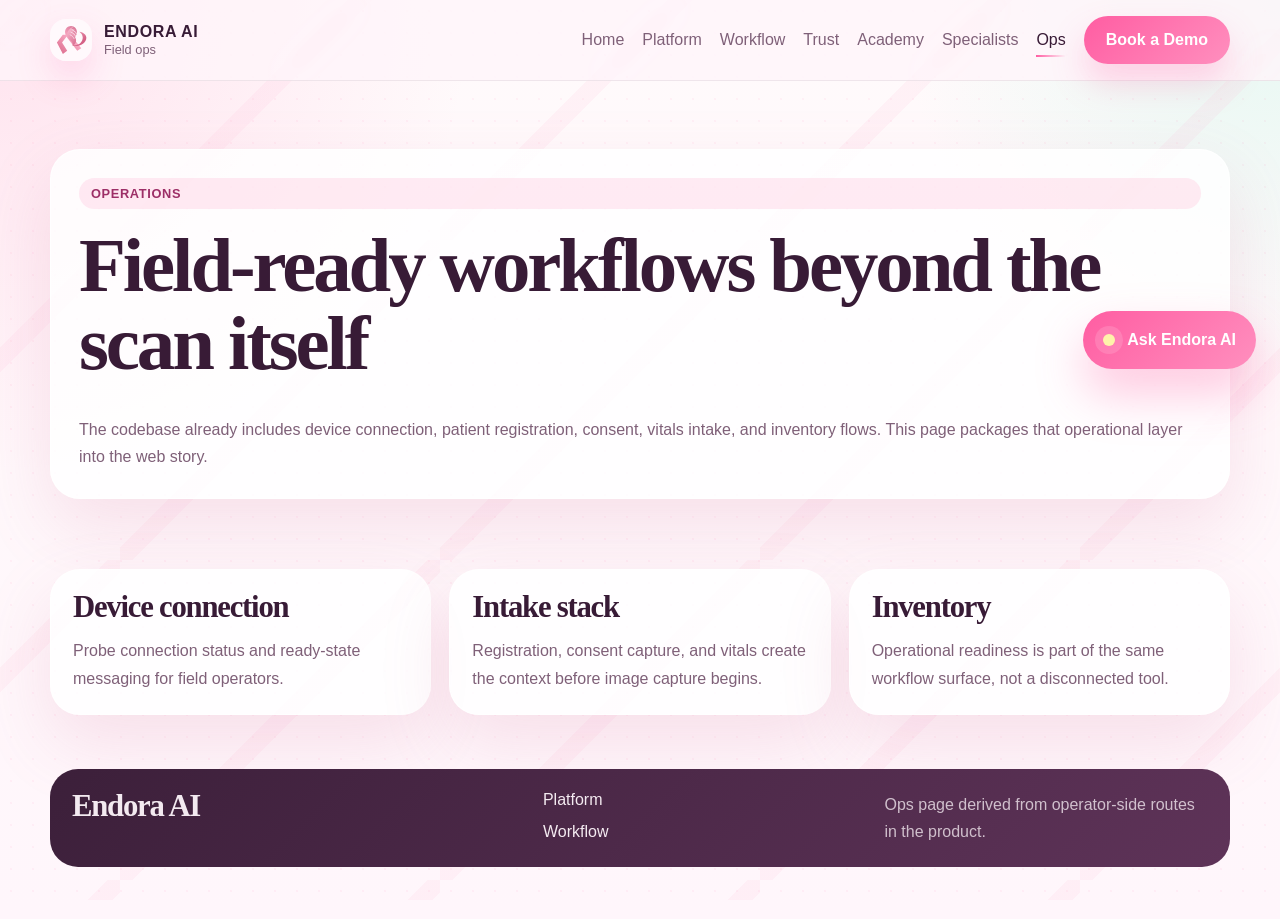
==== patents.html @ 6591b610 "first commit" ====
<!doctype html>
<html lang="en">
  <head>
    <meta charset="UTF-8" />
    <meta name="viewport" content="width=device-width, initial-scale=1.0" />
    <title>Endora AI Ops</title>
    <link rel="stylesheet" href="./styles.css" />
  </head>
  <body>
    <div class="page-shell">
      <header class="site-header">
        <div class="header-inner">
          <a class="brand" href="./index.html"><img src="./assets/endora-awareness-logo.svg" alt="Endora AI logo" /><span class="brand-copy"><strong>Endora AI</strong><span>Field ops</span></span></a>
          <button class="nav-toggle" data-nav-toggle aria-expanded="false" aria-label="Toggle navigation">Menu</button>
          <nav class="site-nav" data-site-nav>
            <a href="./index.html">Home</a>
            <a href="./team.html">Platform</a>
            <a href="./publications.html">Workflow</a>
            <a href="./security.html">Trust</a>
            <a href="./privacy-policy.html">Academy</a>
            <a href="./website-terms-of-use.html">Specialists</a>
            <a href="./patents.html" aria-current="page">Ops</a>
            <a class="cta" href="./product-regulatory-information.html">Book a Demo</a>
          </nav>
        </div>
      </header>

      <main>
        <section class="hero page-hero">
          <div class="section">
            <div class="hero-card">
              <div class="stack">
                <div class="eyebrow">Operations</div>
                <h1>Field-ready workflows beyond the scan itself</h1>
                <p>The codebase already includes device connection, patient registration, consent, vitals intake, and inventory flows. This page packages that operational layer into the web story.</p>
              </div>
            </div>
          </div>
        </section>

        <section class="section">
          <div class="section-grid three-up">
            <article class="feature-card"><h3>Device connection</h3><p>Probe connection status and ready-state messaging for field operators.</p></article>
            <article class="feature-card"><h3>Intake stack</h3><p>Registration, consent capture, and vitals create the context before image capture begins.</p></article>
            <article class="feature-card"><h3>Inventory</h3><p>Operational readiness is part of the same workflow surface, not a disconnected tool.</p></article>
          </div>
        </section>
      </main>

      <footer class="footer"><div class="footer-inner"><div class="footer-grid"><div><h3>Endora AI</h3></div><div class="footer-links"><a href="./team.html">Platform</a><a href="./publications.html">Workflow</a></div><div><p class="fine-print">Ops page derived from operator-side routes in the product.</p></div></div></div></footer>
    </div>
    <script src="./app.js"></script>
  </body>
</html>
---- styles.css ----
:root {
  --bg: #fff6fb;
  --bg-alt: #ffe5f1;
  --surface: rgba(255, 255, 255, 0.82);
  --surface-strong: #ffffff;
  --ink: #381b36;
  --muted: #7f6078;
  --pink: #ff8fbe;
  --pink-strong: #ff5da2;
  --pink-soft: #ffd6e9;
  --rose: #ffb3d1;
  --peach: #ffd8c9;
  --mint: #d6f7ec;
  --line: rgba(56, 27, 54, 0.12);
  --shadow: 0 28px 70px rgba(203, 98, 145, 0.16);
  --radius: 30px;
}

* {
  box-sizing: border-box;
}

html {
  scroll-behavior: smooth;
}

body {
  margin: 0;
  color: var(--ink);
  font-family: "Trebuchet MS", "Avenir Next", sans-serif;
  background:
    radial-gradient(circle at top left, rgba(255, 143, 190, 0.22), transparent 30%),
    radial-gradient(circle at top right, rgba(214, 247, 236, 0.6), transparent 24%),
    linear-gradient(180deg, #fffafb 0%, var(--bg) 100%);
  opacity: 0;
  animation: page-fade 0.7s ease forwards;
}

body::before {
  content: "";
  position: fixed;
  inset: 0;
  pointer-events: none;
  background-image:
    radial-gradient(circle, rgba(255, 93, 162, 0.1) 1px, transparent 1px),
    linear-gradient(135deg, transparent 0 48%, rgba(255, 179, 209, 0.22) 48% 52%, transparent 52% 100%);
  background-size: 22px 22px, 320px 320px;
  background-position: 0 0, right -120px top -80px;
  opacity: 0.55;
}

a {
  color: inherit;
  text-decoration: none;
}

img,
video {
  display: block;
  max-width: 100%;
}

.page-shell {
  position: relative;
  min-height: 100vh;
  overflow: hidden;
}

.shape {
  position: absolute;
  z-index: 0;
  pointer-events: none;
  opacity: 0.7;
  transition: transform 0.15s linear;
  will-change: transform;
}

.shape.one {
  top: 120px;
  left: -70px;
  width: 200px;
  height: 200px;
  border-radius: 38% 62% 70% 30% / 40% 43% 57% 60%;
  background: linear-gradient(135deg, var(--pink-soft), var(--peach));
}

.shape.two {
  top: 540px;
  right: -50px;
  width: 180px;
  height: 180px;
  border-radius: 28px;
  background: repeating-linear-gradient(
    -45deg,
    rgba(255, 93, 162, 0.2),
    rgba(255, 93, 162, 0.2) 10px,
    rgba(214, 247, 236, 0.35) 10px,
    rgba(214, 247, 236, 0.35) 20px
  );
  transform: rotate(18deg);
}

.shape.three {
  bottom: 180px;
  left: 4%;
  width: 90px;
  height: 90px;
  background: var(--mint);
  clip-path: polygon(50% 0%, 100% 50%, 50% 100%, 0% 50%);
}

.site-header {
  position: sticky;
  top: 0;
  z-index: 50;
  backdrop-filter: blur(16px);
  background: rgba(255, 246, 251, 0.8);
  border-bottom: 1px solid rgba(56, 27, 54, 0.08);
  transition: background 0.24s ease, border-color 0.24s ease, box-shadow 0.24s ease;
}

.site-header.is-scrolled {
  background: rgba(255, 250, 252, 0.94);
  border-bottom-color: rgba(56, 27, 54, 0.12);
  box-shadow: 0 18px 44px rgba(170, 90, 133, 0.1);
}

.header-inner,
.section,
.footer-inner {
  position: relative;
  z-index: 1;
  width: min(1180px, calc(100vw - 32px));
  margin: 0 auto;
}

.header-inner {
  display: flex;
  align-items: center;
  justify-content: space-between;
  gap: 18px;
  padding: 16px 0;
}

.brand {
  display: inline-flex;
  align-items: center;
  gap: 12px;
}

.brand img {
  width: 42px;
  height: 42px;
  border-radius: 16px;
  box-shadow: 0 16px 34px rgba(255, 93, 162, 0.22);
  transition: transform 0.35s ease, box-shadow 0.35s ease;
}

.brand-copy {
  display: grid;
  gap: 2px;
}

.brand-copy strong {
  font-size: 1rem;
  line-height: 1;
  letter-spacing: 0.04em;
  text-transform: uppercase;
}

.brand-copy span {
  color: var(--muted);
  font-size: 0.8rem;
}

.nav-toggle {
  display: none;
  border: 0;
  background: transparent;
  color: var(--ink);
  font: inherit;
}

.site-nav {
  display: flex;
  align-items: center;
  gap: 18px;
  color: var(--muted);
}

.site-nav a:hover,
.site-nav a[aria-current="page"] {
  color: var(--ink);
}

.site-nav a {
  position: relative;
  transition: color 0.24s ease, transform 0.24s ease;
}

.site-nav a:not(.cta)::after {
  content: "";
  position: absolute;
  left: 0;
  bottom: -8px;
  width: 100%;
  height: 2px;
  transform: scaleX(0);
  transform-origin: left;
  background: linear-gradient(90deg, var(--pink-strong), transparent);
  transition: transform 0.24s ease;
}

.site-nav a:hover::after,
.site-nav a[aria-current="page"]::after {
  transform: scaleX(1);
}

.cta {
  display: inline-flex;
  align-items: center;
  justify-content: center;
  min-height: 48px;
  padding: 0 22px;
  border: 0;
  border-radius: 999px;
  background: linear-gradient(135deg, var(--pink-strong), var(--pink));
  color: #fff;
  font-weight: 700;
  box-shadow: 0 18px 34px rgba(255, 93, 162, 0.26);
  transition: transform 0.28s ease, box-shadow 0.28s ease, filter 0.28s ease;
}

.cta.secondary {
  background: rgba(255, 255, 255, 0.58);
  color: var(--ink);
  border: 1px solid var(--line);
  box-shadow: none;
}

.cta:hover {
  transform: translateY(-3px);
  box-shadow: 0 22px 42px rgba(255, 93, 162, 0.3);
  filter: saturate(1.04);
}

.hero,
.page-hero {
  padding: 46px 0 22px;
}

.hero-card,
.content-card,
.media-card,
.stat-card,
.feature-card,
.person-card,
.legal-card,
.quote-card {
  background: var(--surface);
  border: 1px solid rgba(255, 255, 255, 0.72);
  border-radius: var(--radius);
  box-shadow: var(--shadow);
  transition: transform 0.32s ease, box-shadow 0.32s ease, border-color 0.32s ease, background 0.32s ease;
}

.hero-card {
  display: grid;
  grid-template-columns: 1.08fr 0.92fr;
  gap: 22px;
  padding: 28px;
}

.page-hero .hero-card {
  grid-template-columns: 1fr;
}

.eyebrow,
.badge {
  display: inline-flex;
  align-items: center;
  gap: 10px;
  padding: 8px 12px;
  border-radius: 999px;
  background: rgba(255, 143, 190, 0.18);
  color: #9d2f67;
  font-size: 0.8rem;
  font-weight: 800;
  letter-spacing: 0.05em;
  text-transform: uppercase;
}

h1,
h2,
h3,
h4 {
  margin: 0 0 14px;
  font-family: Georgia, "Times New Roman", serif;
  line-height: 1.02;
  letter-spacing: -0.04em;
}

h1 {
  font-size: clamp(3rem, 6vw, 5.2rem);
}

h2 {
  font-size: clamp(2rem, 4vw, 3.4rem);
}

h3 {
  font-size: clamp(1.35rem, 2.4vw, 2rem);
}

p,
li,
.fine-print,
.meta {
  margin: 0;
  color: var(--muted);
  font-size: 1rem;
  line-height: 1.7;
}

code {
  padding: 2px 7px;
  border-radius: 999px;
  background: rgba(255, 143, 190, 0.16);
}

.hero-copy {
  display: grid;
  gap: 18px;
  align-content: start;
}

.hero-media {
  position: relative;
  min-height: 420px;
  overflow: hidden;
  border-radius: 26px;
  background: linear-gradient(180deg, rgba(56, 27, 54, 0.2), rgba(56, 27, 54, 0.38));
  isolation: isolate;
}

.hero-media video {
  position: absolute;
  inset: 0;
  width: 100%;
  height: 100%;
  object-fit: cover;
  transform: scale(1.06);
  transition: transform 0.8s ease;
}

.hero-overlay {
  position: absolute;
  inset: 0;
  background:
    radial-gradient(circle at 25% 20%, rgba(255, 214, 233, 0.5), transparent 20%),
    linear-gradient(180deg, rgba(56, 27, 54, 0.04), rgba(56, 27, 54, 0.42));
}

.hero-float {
  position: absolute;
  right: 18px;
  bottom: 18px;
  width: min(260px, 72%);
  padding: 16px;
  border-radius: 24px;
  background: rgba(255, 255, 255, 0.9);
  box-shadow: 0 18px 34px rgba(56, 27, 54, 0.12);
  animation: float-card 5.5s ease-in-out infinite;
}

.hero-float strong {
  display: block;
  margin-bottom: 8px;
}

.button-row {
  display: flex;
  flex-wrap: wrap;
  gap: 14px;
}

.section {
  padding: 22px 0 26px;
}

.section-header {
  display: flex;
  align-items: end;
  justify-content: space-between;
  gap: 20px;
  margin-bottom: 22px;
}

.section-grid {
  display: grid;
  gap: 18px;
}

.three-up {
  grid-template-columns: repeat(3, minmax(0, 1fr));
}

.two-up {
  grid-template-columns: repeat(2, minmax(0, 1fr));
}

.stack {
  display: grid;
  gap: 18px;
}

.feature-card,
.content-card,
.stat-card,
.person-card,
.legal-card,
.quote-card {
  padding: 22px;
}

.feature-card:hover,
.content-card:hover,
.stat-card:hover,
.person-card:hover,
.legal-card:hover,
.media-card:hover {
  transform: translateY(-6px);
  box-shadow: 0 30px 70px rgba(203, 98, 145, 0.22);
  border-color: rgba(255, 143, 190, 0.28);
}

.media-card {
  overflow: hidden;
}

.media-card img,
.media-card video {
  width: 100%;
  aspect-ratio: 16 / 10;
  object-fit: cover;
  transition: transform 0.7s ease, filter 0.5s ease;
}

.media-card:hover img,
.media-card:hover video {
  transform: scale(1.05);
  filter: saturate(1.06);
}

.media-copy {
  padding: 18px 20px 22px;
}

.stats {
  display: grid;
  grid-template-columns: repeat(4, minmax(0, 1fr));
  gap: 18px;
}

.stat-value {
  font-size: clamp(2rem, 4vw, 3.5rem);
  color: var(--ink);
}

.list {
  margin: 0;
  padding-left: 18px;
}

.list li + li {
  margin-top: 8px;
}

.mini-grid {
  display: grid;
  grid-template-columns: repeat(2, minmax(0, 1fr));
  gap: 18px;
}

.pill-row {
  display: flex;
  flex-wrap: wrap;
  gap: 10px;
}

.pill {
  padding: 8px 12px;
  border-radius: 999px;
  background: rgba(255, 255, 255, 0.7);
  border: 1px solid var(--line);
  color: var(--ink);
  font-size: 0.86rem;
  font-weight: 700;
  transition: transform 0.24s ease, background 0.24s ease, border-color 0.24s ease;
}

.pill:hover {
  transform: translateY(-2px);
  background: rgba(255, 255, 255, 0.95);
  border-color: rgba(255, 143, 190, 0.32);
}

.person-grid {
  display: grid;
  grid-template-columns: repeat(3, minmax(0, 1fr));
  gap: 18px;
}

.avatar-slot,
.avatar-slot img {
  width: 100%;
  aspect-ratio: 4 / 5;
  object-fit: cover;
}

.avatar-slot {
  overflow: hidden;
  border-radius: 22px;
  margin-bottom: 16px;
  background: linear-gradient(135deg, var(--pink-soft), var(--mint));
}

.person-card:hover .avatar-slot img,
.media-card:hover img {
  transform: scale(1.05);
}

.quote-card {
  background:
    linear-gradient(135deg, rgba(255, 93, 162, 0.94), rgba(255, 143, 190, 0.92)),
    repeating-linear-gradient(
      -45deg,
      rgba(255, 255, 255, 0.1),
      rgba(255, 255, 255, 0.1) 10px,
      transparent 10px,
      transparent 20px
    );
  color: white;
}

.quote-card p,
.quote-card .fine-print,
.quote-card li {
  color: rgba(255, 255, 255, 0.86);
}

.split-callout {
  display: grid;
  grid-template-columns: 1.1fr 0.9fr;
  gap: 18px;
}

.footer {
  padding: 28px 0 52px;
}

.marquee-shell {
  overflow: hidden;
  mask-image: linear-gradient(90deg, transparent, black 8%, black 92%, transparent);
}

.marquee-track {
  display: flex;
  width: max-content;
  gap: 18px;
  padding: 8px 0;
  animation: marquee-scroll 34s linear infinite;
}

.marquee-shell:hover .marquee-track {
  animation-play-state: paused;
}

.partner-tile {
  min-width: 230px;
  padding: 18px 20px;
  border-radius: 24px;
  background: rgba(255, 255, 255, 0.86);
  border: 1px solid rgba(255, 143, 190, 0.2);
  box-shadow: 0 18px 34px rgba(203, 98, 145, 0.12);
  transition: transform 0.28s ease, box-shadow 0.28s ease;
}

.partner-logo {
  width: 100%;
  height: 58px;
  margin-bottom: 14px;
  object-fit: contain;
  object-position: left center;
  filter: saturate(1.04);
}

.partner-tile:hover {
  transform: translateY(-4px);
  box-shadow: 0 24px 40px rgba(203, 98, 145, 0.18);
}

.partner-tile strong {
  display: block;
  margin-bottom: 6px;
  font-size: 1rem;
}

.partner-tile span {
  color: var(--muted);
  font-size: 0.9rem;
  line-height: 1.5;
}

.review-grid {
  display: grid;
  grid-template-columns: repeat(4, minmax(0, 1fr));
  gap: 18px;
}

.review-card {
  padding: 22px;
  border-radius: 26px;
  background: rgba(255, 255, 255, 0.88);
  border: 1px solid rgba(255, 143, 190, 0.2);
  box-shadow: 0 18px 34px rgba(203, 98, 145, 0.12);
  transition: transform 0.28s ease, box-shadow 0.28s ease;
}

.review-card:hover {
  transform: translateY(-5px);
  box-shadow: 0 24px 40px rgba(203, 98, 145, 0.18);
}

.review-head {
  display: flex;
  align-items: center;
  gap: 12px;
  margin-bottom: 14px;
}

.review-avatar {
  width: 52px;
  height: 52px;
  border-radius: 18px;
  display: grid;
  place-items: center;
  background: linear-gradient(135deg, var(--pink-soft), var(--mint));
  color: var(--ink);
  font-weight: 800;
}

.review-meta {
  display: grid;
  gap: 2px;
}

.review-meta strong {
  font-size: 0.98rem;
}

.review-stars {
  color: #ff7ab3;
  letter-spacing: 0.1em;
  font-size: 0.88rem;
}

.footer-inner {
  padding: 22px;
  border-radius: 28px;
  background:
    linear-gradient(135deg, rgba(56, 27, 54, 0.98), rgba(91, 47, 85, 0.98)),
    repeating-linear-gradient(
      45deg,
      rgba(255, 255, 255, 0.05),
      rgba(255, 255, 255, 0.05) 10px,
      transparent 10px,
      transparent 20px
    );
}

.footer-grid {
  display: grid;
  grid-template-columns: 1.4fr 1fr 1fr;
  gap: 18px;
}

.footer,
.footer h3,
.footer a,
.footer p {
  color: rgba(255, 248, 252, 0.94);
}

.footer p,
.footer .fine-print {
  color: rgba(255, 248, 252, 0.72);
}

.sr-only {
  position: absolute;
  width: 1px;
  height: 1px;
  padding: 0;
  margin: -1px;
  overflow: hidden;
  clip: rect(0, 0, 0, 0);
  white-space: nowrap;
  border: 0;
}

.footer-links {
  display: grid;
  gap: 10px;
}

.notice {
  padding: 16px 18px;
  border-radius: 20px;
  background: rgba(255, 214, 233, 0.5);
  border: 1px solid rgba(255, 143, 190, 0.2);
}

.reveal {
  opacity: 0;
  transform: translateY(36px) scale(0.985);
  transition:
    opacity 0.7s ease,
    transform 0.7s cubic-bezier(0.2, 0.8, 0.2, 1);
  transition-delay: var(--reveal-delay, 0s);
}

.reveal.is-visible {
  opacity: 1;
  transform: translateY(0) scale(1);
}

.hero-card:hover .hero-media video {
  transform: scale(1.1);
}

.chatbot-widget {
  position: fixed;
  right: 24px;
  bottom: 24px;
  z-index: 120;
  display: grid;
  justify-items: end;
  gap: 14px;
}

.chatbot-launcher {
  display: inline-flex;
  align-items: center;
  gap: 12px;
  min-height: 58px;
  padding: 0 20px;
  border: 0;
  border-radius: 999px;
  background: linear-gradient(135deg, #ff5da2, #ff8fbe);
  color: #fff;
  font: inherit;
  font-weight: 800;
  box-shadow: 0 24px 48px rgba(255, 93, 162, 0.34);
  cursor: pointer;
}

.chatbot-launcher-dot {
  width: 12px;
  height: 12px;
  border-radius: 999px;
  background: #fff3aa;
  box-shadow: 0 0 0 8px rgba(255, 255, 255, 0.14);
}

.chatbot-panel {
  width: min(390px, calc(100vw - 24px));
  max-height: min(78vh, 680px);
  display: grid;
  grid-template-rows: auto minmax(0, 1fr) auto auto;
  overflow: hidden;
  border: 1px solid rgba(255, 143, 190, 0.28);
  border-radius: 30px;
  background:
    linear-gradient(180deg, rgba(255, 255, 255, 0.97), rgba(255, 247, 251, 0.97));
  box-shadow: 0 30px 80px rgba(129, 60, 95, 0.2);
  opacity: 0;
  pointer-events: none;
  transform: translateY(18px) scale(0.96);
  transform-origin: bottom right;
  transition: opacity 0.24s ease, transform 0.24s ease;
}

.chatbot-widget.is-open .chatbot-panel {
  opacity: 1;
  pointer-events: auto;
  transform: translateY(0) scale(1);
}

.chatbot-head {
  display: flex;
  align-items: flex-start;
  justify-content: space-between;
  gap: 16px;
  padding: 20px 20px 14px;
  background:
    radial-gradient(circle at top right, rgba(214, 247, 236, 0.82), transparent 38%),
    linear-gradient(135deg, rgba(255, 93, 162, 0.18), rgba(255, 214, 233, 0.6));
  border-bottom: 1px solid rgba(56, 27, 54, 0.08);
}

.chatbot-head strong {
  display: block;
  margin-bottom: 6px;
  font-size: 1rem;
}

.chatbot-head p {
  font-size: 0.92rem;
  line-height: 1.5;
}

.chatbot-close {
  width: 40px;
  height: 40px;
  border: 0;
  border-radius: 14px;
  background: rgba(255, 255, 255, 0.78);
  color: var(--ink);
  font-size: 1.6rem;
  line-height: 1;
  cursor: pointer;
}

.chatbot-thread {
  min-height: 0;
  overflow: auto;
  display: grid;
  gap: 12px;
  padding: 18px 18px 12px;
}

.chatbot-message {
  display: flex;
}

.chatbot-message.user {
  justify-content: flex-end;
}

.chatbot-bubble {
  max-width: 85%;
  padding: 13px 15px;
  border-radius: 20px;
  box-shadow: 0 12px 28px rgba(141, 80, 109, 0.08);
  font-size: 0.96rem;
  line-height: 1.6;
}

.chatbot-message.bot .chatbot-bubble {
  background: rgba(255, 255, 255, 0.98);
  border: 1px solid rgba(255, 143, 190, 0.18);
}

.chatbot-message.user .chatbot-bubble {
  background: linear-gradient(135deg, rgba(255, 93, 162, 0.98), rgba(255, 143, 190, 0.94));
  color: #fff;
}

.chatbot-bubble a {
  color: #a03167;
  text-decoration: underline;
  text-decoration-thickness: 1px;
}

.chatbot-message.user .chatbot-bubble a {
  color: inherit;
}

.chatbot-suggestions {
  display: flex;
  flex-wrap: wrap;
  gap: 8px;
  padding: 0 18px 14px;
}

.chatbot-chip {
  border: 1px solid rgba(255, 143, 190, 0.2);
  border-radius: 999px;
  background: rgba(255, 255, 255, 0.92);
  color: var(--ink);
  padding: 10px 12px;
  font: inherit;
  font-size: 0.86rem;
  font-weight: 700;
  cursor: pointer;
  transition: transform 0.18s ease, border-color 0.18s ease, background 0.18s ease;
}

.chatbot-chip:hover {
  transform: translateY(-1px);
  border-color: rgba(255, 93, 162, 0.32);
  background: #fff;
}

.chatbot-form {
  display: grid;
  grid-template-columns: minmax(0, 1fr) auto;
  gap: 10px;
  padding: 0 18px 18px;
}

.chatbot-form input {
  min-width: 0;
  min-height: 48px;
  padding: 0 16px;
  border: 1px solid rgba(56, 27, 54, 0.12);
  border-radius: 16px;
  background: rgba(255, 255, 255, 0.92);
  color: var(--ink);
  font: inherit;
}

.chatbot-form input:focus {
  outline: 2px solid rgba(255, 93, 162, 0.24);
  border-color: rgba(255, 93, 162, 0.34);
}

.chatbot-form button {
  min-height: 48px;
  padding: 0 16px;
  border: 0;
  border-radius: 16px;
  background: linear-gradient(135deg, #ff5da2, #ff8fbe);
  color: #fff;
  font: inherit;
  font-weight: 800;
  cursor: pointer;
}

@keyframes page-fade {
  from {
    opacity: 0;
  }

  to {
    opacity: 1;
  }
}

@keyframes float-card {
  0%,
  100% {
    transform: translateY(0);
  }

  50% {
    transform: translateY(-8px);
  }
}

@keyframes marquee-scroll {
  from {
    transform: translateX(0);
  }

  to {
    transform: translateX(calc(-50% - 9px));
  }
}

@media (max-width: 980px) {
  .hero-card,
  .three-up,
  .two-up,
  .stats,
  .review-grid,
  .person-grid,
  .mini-grid,
  .split-callout,
  .footer-grid {
    grid-template-columns: 1fr;
  }

  .site-nav {
    position: absolute;
    top: 100%;
    right: 16px;
    left: 16px;
    display: none;
    flex-direction: column;
    align-items: flex-start;
    padding: 18px;
    background: rgba(255, 255, 255, 0.96);
    border-radius: 24px;
    box-shadow: var(--shadow);
  }

  .site-nav.open {
    display: flex;
  }

  .nav-toggle {
    display: inline-flex;
  }
}

@media (max-width: 640px) {
  .header-inner,
  .section,
  .footer-inner {
    width: min(100vw - 20px, 1180px);
  }

  .hero-card,
  .feature-card,
  .content-card,
  .stat-card,
  .person-card,
  .legal-card,
  .quote-card {
    padding: 18px;
  }

  .chatbot-widget {
    right: 10px;
    left: 10px;
    bottom: 10px;
    justify-items: stretch;
  }

  .chatbot-launcher {
    width: 100%;
    justify-content: center;
  }

  .chatbot-panel {
    width: 100%;
    max-height: min(72vh, 620px);
  }
}

@media (prefers-reduced-motion: reduce) {
  html {
    scroll-behavior: auto;
  }

  body {
    animation: none;
    opacity: 1;
  }

  *,
  *::before,
  *::after {
    transition-duration: 0.01ms !important;
    animation-duration: 0.01ms !important;
    animation-iteration-count: 1 !important;
  }

  .reveal {
    opacity: 1;
    transform: none;
  }

  .marquee-track {
    animation: none;
  }

  .chatbot-panel {
    transition: none;
  }
}
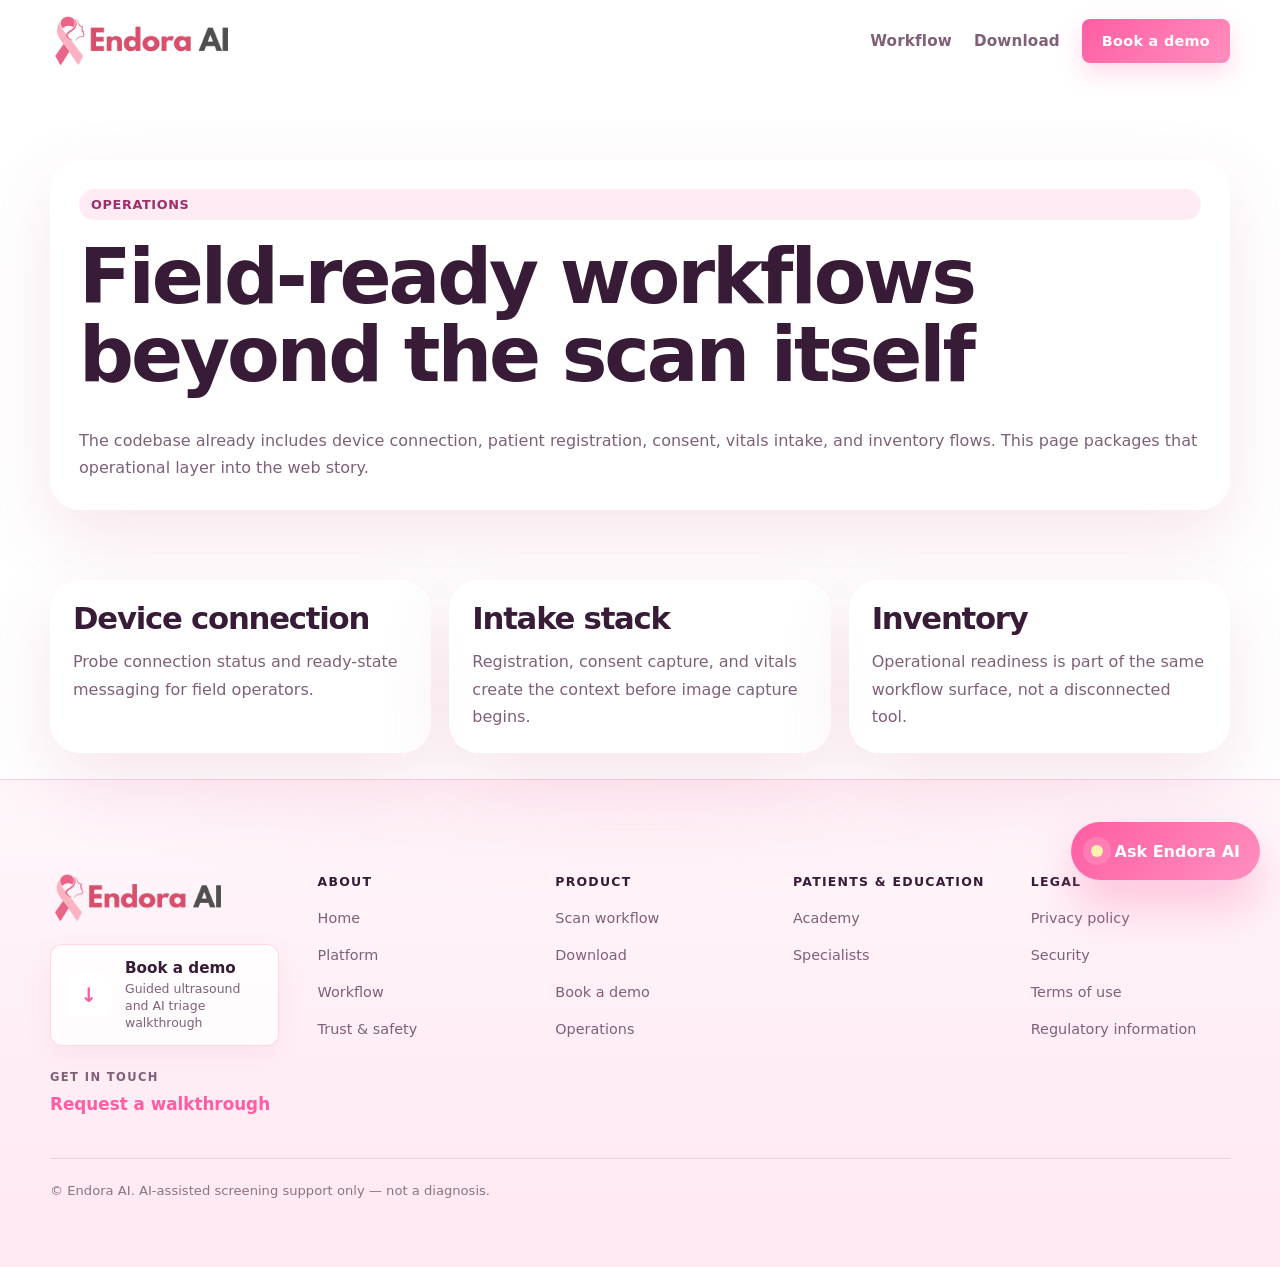
==== commit 0458ec9c: "fixed everything ffs" ====
--- a/patents.html
+++ b/patents.html
@@ -8,19 +8,16 @@
   </head>
   <body>
     <div class="page-shell">
-      <header class="site-header">
+      <header class="site-header" data-site-header>
         <div class="header-inner">
-          <a class="brand" href="./index.html"><img src="./assets/endora-awareness-logo.svg" alt="Endora AI logo" /><span class="brand-copy"><strong>Endora AI</strong><span>Field ops</span></span></a>
+          <a class="brand" href="./index.html">
+            <img class="brand-logo" src="./assets/logo.png" alt="Endora AI" width="200" height="48" />
+          </a>
           <button class="nav-toggle" data-nav-toggle aria-expanded="false" aria-label="Toggle navigation">Menu</button>
           <nav class="site-nav" data-site-nav>
-            <a href="./index.html">Home</a>
-            <a href="./team.html">Platform</a>
             <a href="./publications.html">Workflow</a>
-            <a href="./security.html">Trust</a>
-            <a href="./privacy-policy.html">Academy</a>
-            <a href="./website-terms-of-use.html">Specialists</a>
-            <a href="./patents.html" aria-current="page">Ops</a>
-            <a class="cta" href="./product-regulatory-information.html">Book a Demo</a>
+            <a href="./team.html">Download</a>
+            <a class="cta nav-cta" href="./product-regulatory-information.html">Book a demo</a>
           </nav>
         </div>
       </header>
@@ -47,7 +44,65 @@
         </section>
       </main>
 
-      <footer class="footer"><div class="footer-inner"><div class="footer-grid"><div><h3>Endora AI</h3></div><div class="footer-links"><a href="./team.html">Platform</a><a href="./publications.html">Workflow</a></div><div><p class="fine-print">Ops page derived from operator-side routes in the product.</p></div></div></div></footer>
+      <footer class="footer" id="site-footer">
+        <div class="footer-shell section">
+          <div class="footer-mega">
+            <div class="footer-brand-col">
+              <a class="footer-brand" href="./index.html">
+                <img class="footer-logo" src="./assets/logo.png" alt="Endora AI" width="200" height="52" />
+              </a>
+              <a class="footer-cta-card" href="./product-regulatory-information.html">
+                <span class="footer-cta-card__icon" aria-hidden="true">↓</span>
+                <span class="footer-cta-card__copy">
+                  <strong>Book a demo</strong>
+                  <span>Guided ultrasound and AI triage walkthrough</span>
+                </span>
+              </a>
+              <div class="footer-touch">
+                <p class="footer-touch__label">Get in touch</p>
+                <a class="footer-touch__accent" href="./product-regulatory-information.html">Request a walkthrough</a>
+              </div>
+            </div>
+            <nav class="footer-nav-col" aria-label="About">
+              <h3 class="footer-heading">About</h3>
+              <ul class="footer-list">
+                <li><a href="./index.html">Home</a></li>
+                <li><a href="./team.html">Platform</a></li>
+                <li><a href="./publications.html">Workflow</a></li>
+                <li><a href="./security.html">Trust &amp; safety</a></li>
+              </ul>
+            </nav>
+            <nav class="footer-nav-col" aria-label="Product">
+              <h3 class="footer-heading">Product</h3>
+              <ul class="footer-list">
+                <li><a href="./publications.html">Scan workflow</a></li>
+                <li><a href="./team.html">Download</a></li>
+                <li><a href="./product-regulatory-information.html">Book a demo</a></li>
+                <li><a href="./patents.html">Operations</a></li>
+              </ul>
+            </nav>
+            <nav class="footer-nav-col" aria-label="Patients and education">
+              <h3 class="footer-heading">Patients &amp; education</h3>
+              <ul class="footer-list">
+                <li><a href="./privacy-policy.html">Academy</a></li>
+                <li><a href="./website-terms-of-use.html">Specialists</a></li>
+              </ul>
+            </nav>
+            <nav class="footer-nav-col" aria-label="Legal">
+              <h3 class="footer-heading">Legal</h3>
+              <ul class="footer-list">
+                <li><a href="./privacy-policy.html">Privacy policy</a></li>
+                <li><a href="./security.html">Security</a></li>
+                <li><a href="./website-terms-of-use.html">Terms of use</a></li>
+                <li><a href="./product-regulatory-information.html">Regulatory information</a></li>
+              </ul>
+            </nav>
+          </div>
+          <div class="footer-bottom">
+            <p class="footer-fine">© Endora AI. AI-assisted screening support only — not a diagnosis.</p>
+          </div>
+        </div>
+      </footer>
     </div>
     <script src="./app.js"></script>
   </body>
--- a/styles.css
+++ b/styles.css
@@ -1,5 +1,6 @@
 :root {
-  --bg: #fff6fb;
+  --font-sans: "Segoe UI", system-ui, -apple-system, "Helvetica Neue", sans-serif;
+  --bg: #ffffff;
   --bg-alt: #ffe5f1;
   --surface: rgba(255, 255, 255, 0.82);
   --surface-strong: #ffffff;
@@ -27,26 +28,10 @@
 body {
   margin: 0;
   color: var(--ink);
-  font-family: "Trebuchet MS", "Avenir Next", sans-serif;
-  background:
-    radial-gradient(circle at top left, rgba(255, 143, 190, 0.22), transparent 30%),
-    radial-gradient(circle at top right, rgba(214, 247, 236, 0.6), transparent 24%),
-    linear-gradient(180deg, #fffafb 0%, var(--bg) 100%);
+  font-family: var(--font-sans);
+  background: #ffffff;
   opacity: 0;
   animation: page-fade 0.7s ease forwards;
-}
-
-body::before {
-  content: "";
-  position: fixed;
-  inset: 0;
-  pointer-events: none;
-  background-image:
-    radial-gradient(circle, rgba(255, 93, 162, 0.1) 1px, transparent 1px),
-    linear-gradient(135deg, transparent 0 48%, rgba(255, 179, 209, 0.22) 48% 52%, transparent 52% 100%);
-  background-size: 22px 22px, 320px 320px;
-  background-position: 0 0, right -120px top -80px;
-  opacity: 0.55;
 }
 
 a {
@@ -62,8 +47,16 @@
 
 .page-shell {
   position: relative;
+  display: flex;
+  flex-direction: column;
   min-height: 100vh;
   overflow: hidden;
+}
+
+/* Offset for fixed .site-header so content starts below the bar */
+main {
+  flex: 1 0 auto;
+  padding-top: 92px;
 }
 
 .shape {
@@ -109,25 +102,62 @@
   clip-path: polygon(50% 0%, 100% 50%, 50% 100%, 0% 50%);
 }
 
+@keyframes site-header-snap {
+  from {
+    padding-top: 22px;
+    padding-bottom: 22px;
+  }
+
+  to {
+    padding-top: 12px;
+    padding-bottom: 12px;
+  }
+}
+
 .site-header {
-  position: sticky;
+  position: fixed;
   top: 0;
-  z-index: 50;
-  backdrop-filter: blur(16px);
-  background: rgba(255, 246, 251, 0.8);
-  border-bottom: 1px solid rgba(56, 27, 54, 0.08);
-  transition: background 0.24s ease, border-color 0.24s ease, box-shadow 0.24s ease;
+  right: 0;
+  left: 0;
+  z-index: 100;
+  background: transparent;
+  border-bottom: 1px solid transparent;
+  box-shadow: none;
+  -webkit-backdrop-filter: none;
+  backdrop-filter: none;
+  transition:
+    background 0.4s ease,
+    border-color 0.4s ease,
+    box-shadow 0.4s ease,
+    -webkit-backdrop-filter 0.4s ease,
+    backdrop-filter 0.4s ease;
 }
 
 .site-header.is-scrolled {
-  background: rgba(255, 250, 252, 0.94);
-  border-bottom-color: rgba(56, 27, 54, 0.12);
-  box-shadow: 0 18px 44px rgba(170, 90, 133, 0.1);
+  background: rgba(255, 255, 255, 0.9);
+  border-bottom: 1px solid rgba(56, 27, 54, 0.1);
+  box-shadow: 0 10px 40px rgba(48, 24, 46, 0.08);
+  -webkit-backdrop-filter: blur(10px);
+  backdrop-filter: blur(10px);
+}
+
+/* Home hero: light nav labels over dark scrim until bar turns solid */
+.page-home .site-header:not(.is-scrolled) .site-nav a:not(.cta) {
+  color: rgba(255, 255, 255, 0.92);
+}
+
+.page-home .site-header:not(.is-scrolled) .site-nav a:not(.cta):hover,
+.page-home .site-header:not(.is-scrolled) .site-nav a:not(.cta)[aria-current="page"] {
+  color: #fff;
+}
+
+.page-home .site-header:not(.is-scrolled) .nav-toggle {
+  color: #fff;
 }
 
 .header-inner,
 .section,
-.footer-inner {
+.footer-shell {
   position: relative;
   z-index: 1;
   width: min(1180px, calc(100vw - 32px));
@@ -142,18 +172,36 @@
   padding: 16px 0;
 }
 
+.site-header.is-scrolled .header-inner {
+  animation: site-header-snap 0.45s ease forwards;
+}
+
 .brand {
   display: inline-flex;
   align-items: center;
   gap: 12px;
-}
-
-.brand img {
-  width: 42px;
-  height: 42px;
-  border-radius: 16px;
-  box-shadow: 0 16px 34px rgba(255, 93, 162, 0.22);
-  transition: transform 0.35s ease, box-shadow 0.35s ease;
+  flex-shrink: 0;
+}
+
+.brand img,
+.brand-logo {
+  display: block;
+  height: 50px;
+  width: auto;
+  max-width: min(300px, 62vw);
+  object-fit: contain;
+  object-position: left center;
+  padding: 0;
+  border: 0;
+  border-radius: 0;
+  background: none;
+  box-shadow: none;
+  transition: transform 0.28s ease, opacity 0.28s ease;
+}
+
+.brand:hover img,
+.brand:hover .brand-logo {
+  transform: scale(1.02);
 }
 
 .brand-copy {
@@ -184,12 +232,29 @@
 .site-nav {
   display: flex;
   align-items: center;
-  gap: 18px;
+  gap: 22px;
+  font-size: 0.95rem;
+  font-weight: 600;
+  letter-spacing: 0.01em;
+}
+
+.site-nav a:not(.cta) {
   color: var(--muted);
 }
 
-.site-nav a:hover,
-.site-nav a[aria-current="page"] {
+.site-nav .cta,
+.site-nav .nav-cta {
+  min-height: 44px;
+  padding: 0 20px;
+  border-radius: 8px;
+  font-size: 0.9rem;
+  letter-spacing: 0.02em;
+  text-transform: none;
+  box-shadow: 0 10px 24px rgba(255, 93, 162, 0.22);
+}
+
+.site-nav a:not(.cta):hover,
+.site-nav a:not(.cta)[aria-current="page"] {
   color: var(--ink);
 }
 
@@ -211,8 +276,8 @@
   transition: transform 0.24s ease;
 }
 
-.site-nav a:hover::after,
-.site-nav a[aria-current="page"]::after {
+.site-nav a:not(.cta):hover::after,
+.site-nav a:not(.cta)[aria-current="page"]::after {
   transform: scaleX(1);
 }
 
@@ -249,6 +314,211 @@
   padding: 46px 0 22px;
 }
 
+/* Full-viewport marketing hero (home) */
+.hero.hero--fullbleed {
+  position: relative;
+  margin-top: -92px;
+  padding: 0;
+  min-height: 100vh;
+  overflow: hidden;
+}
+
+.hero--fullbleed .hero-backdrop {
+  position: absolute;
+  inset: 0;
+  z-index: 0;
+}
+
+.hero--fullbleed .hero-bg-layer {
+  position: absolute;
+  inset: 0;
+  background-image: url("./assets/hero-bg.png");
+  background-size: cover;
+  background-position: center;
+  background-repeat: no-repeat;
+}
+
+.hero--fullbleed .hero-scrim {
+  position: absolute;
+  inset: 0;
+  background:
+    radial-gradient(ellipse 140% 70% at 50% 0%, rgba(12, 22, 36, 0.55), transparent 52%),
+    linear-gradient(
+      105deg,
+      rgba(12, 22, 36, 0.88) 0%,
+      rgba(12, 22, 36, 0.62) 42%,
+      rgba(12, 22, 36, 0.22) 100%
+    ),
+    linear-gradient(180deg, rgba(12, 22, 36, 0.4) 0%, transparent 44%);
+}
+
+.hero--fullbleed .hero-body {
+  position: relative;
+  z-index: 1;
+  display: flex;
+  flex-direction: column;
+  justify-content: center;
+  min-height: 100vh;
+  padding-top: 92px;
+  padding-bottom: clamp(32px, 6vh, 64px);
+}
+
+.hero--fullbleed .hero-content {
+  display: flex;
+  flex-direction: column;
+  align-items: flex-start;
+  gap: clamp(18px, 3vh, 28px);
+  max-width: min(680px, 100%);
+}
+
+.hero--fullbleed h1 {
+  margin: 0;
+  font-size: clamp(3.5rem, 6vw, 4.5rem);
+  font-weight: 700;
+  line-height: 1.08;
+  letter-spacing: -0.035em;
+  color: #fff;
+}
+
+.hero--fullbleed .hero-sub {
+  margin: 0;
+  max-width: 52ch;
+  font-size: clamp(1.02rem, 2vw, 1.2rem);
+  font-weight: 400;
+  line-height: 1.65;
+  color: rgba(255, 255, 255, 0.94);
+}
+
+@media (max-width: 720px) {
+  .hero--fullbleed .hero-bg-layer {
+    background-position: 62% center;
+  }
+
+  .hero--fullbleed .hero-content {
+    max-width: 100%;
+  }
+}
+
+.did-you-know-band {
+  background: #fff;
+  padding: clamp(48px, 8vw, 92px) 0;
+  box-shadow: 0 1px 0 rgba(26, 40, 51, 0.06);
+}
+
+.did-you-know__inner {
+  position: relative;
+  z-index: 1;
+}
+
+.did-you-know__title {
+  margin: 0 0 clamp(32px, 5vw, 52px);
+  font-size: clamp(1.85rem, 3.8vw, 2.55rem);
+  font-weight: 700;
+  line-height: 1.2;
+  text-align: center;
+  color: var(--ink);
+}
+
+.did-you-know__grid {
+  display: grid;
+  grid-template-columns: repeat(3, minmax(0, 1fr));
+  gap: clamp(22px, 4vw, 48px);
+  align-items: start;
+}
+
+.did-you-know__item {
+  text-align: center;
+}
+
+.did-you-know__value {
+  margin: 0 0 14px;
+  font-size: clamp(2.15rem, 4.2vw, 3.35rem);
+  font-weight: 700;
+  line-height: 1.2;
+  letter-spacing: -0.02em;
+  color: var(--pink-strong);
+}
+
+.did-you-know__prefix,
+.did-you-know__dash,
+.did-you-know__suffix,
+.did-you-know__num {
+  color: var(--pink-strong);
+}
+
+.did-you-know__label {
+  margin: 0 auto;
+  max-width: 28ch;
+  font-size: clamp(0.92rem, 1.35vw, 1.05rem);
+  font-weight: 400;
+  line-height: 1.55;
+  color: var(--ink);
+}
+
+/* “4–12 Years”: fade + rise when section is visible */
+.did-you-know__value--reveal-up {
+  opacity: 0;
+  transform: translateY(22px);
+  transition:
+    opacity 0.78s cubic-bezier(0.22, 1, 0.36, 1),
+    transform 0.78s cubic-bezier(0.22, 1, 0.36, 1);
+}
+
+/* “1 in 10 Women”: single line, fade + slide in from the left */
+.did-you-know__item--inline-stat .did-you-know__value {
+  display: flex;
+  flex-wrap: nowrap;
+  justify-content: center;
+  align-items: baseline;
+  white-space: nowrap;
+  max-width: 100%;
+  font-size: clamp(1.55rem, 3.4vw, 3.35rem);
+}
+
+.did-you-know__item--inline-stat .did-you-know__prefix + .did-you-know__num {
+  margin-left: 0.35em;
+}
+
+.did-you-know__item--inline-stat .did-you-know__num + .did-you-know__suffix {
+  margin-left: 0.35em;
+}
+
+.did-you-know__value--reveal-slide {
+  opacity: 0;
+  transform: translateX(-22px);
+  transition:
+    opacity 0.72s cubic-bezier(0.22, 1, 0.36, 1),
+    transform 0.72s cubic-bezier(0.22, 1, 0.36, 1);
+}
+
+.did-you-know-band.did-you-know--visible .did-you-know__value--reveal-up {
+  opacity: 1;
+  transform: translateY(0);
+  transition-delay: 0.2s;
+}
+
+.did-you-know-band.did-you-know--visible .did-you-know__value--reveal-slide {
+  opacity: 1;
+  transform: translateX(0);
+  transition-delay: 0.38s;
+}
+
+@media (prefers-reduced-motion: reduce) {
+  .did-you-know__value--reveal-up,
+  .did-you-know__value--reveal-slide {
+    opacity: 1;
+    transform: none;
+    transition: none;
+  }
+}
+
+@media (max-width: 820px) {
+  .did-you-know__grid {
+    grid-template-columns: 1fr;
+    gap: 36px;
+  }
+}
+
 .hero-card,
 .content-card,
 .media-card,
@@ -295,7 +565,7 @@
 h3,
 h4 {
   margin: 0 0 14px;
-  font-family: Georgia, "Times New Roman", serif;
+  font-family: var(--font-sans);
   line-height: 1.02;
   letter-spacing: -0.04em;
 }
@@ -551,17 +821,539 @@
 
 .split-callout {
   display: grid;
-  grid-template-columns: 1.1fr 0.9fr;
-  gap: 18px;
+  grid-template-columns: 1fr 1fr;
+  gap: clamp(18px, 2.5vw, 28px);
+  align-items: start;
+}
+
+.optimize-copy {
+  min-width: 0;
+}
+
+.optimize-copy__title {
+  margin: 0 0 1.1rem;
+  font-size: clamp(1.35rem, 2.2vw, 1.9rem);
+  color: var(--ink);
+  letter-spacing: -0.03em;
+  line-height: 1.18;
+}
+
+.optimize-copy__list {
+  margin: 0;
+  padding: 0;
+  list-style: none;
+  display: grid;
+  gap: 1.15rem;
+}
+
+.optimize-copy__list li {
+  margin: 0;
+  padding-left: 1.2rem;
+  position: relative;
+  font-size: clamp(0.98rem, 1.5vw, 1.08rem);
+  line-height: 1.62;
+  font-weight: 500;
+  color: var(--ink);
+}
+
+.optimize-copy__list li::before {
+  content: "";
+  position: absolute;
+  left: 0;
+  top: 0.58em;
+  width: 6px;
+  height: 6px;
+  border-radius: 50%;
+  background: var(--ink);
+}
+
+.optimize-copy__list strong {
+  font-weight: 700;
+  color: var(--ink);
+}
+
+/* Customer journey — horizontal accordion (collapsed strips, expand on hover / focus) */
+.journey-section__inner {
+  width: min(1180px, calc(100vw - 32px));
+  margin: 0 auto;
+}
+
+.journey-section__header {
+  margin-bottom: clamp(20px, 2.8vw, 30px);
+}
+
+.journey-section__header.section-header {
+  justify-content: flex-start;
+}
+
+.journey-rail {
+  /* Ribbon height; last bump +15% from prior clamp(348px, 47vh, 494px) */
+  --journey-band-height: clamp(400px, 54vh, 568px);
+  display: flex;
+  gap: 14px;
+  align-items: stretch;
+  height: var(--journey-band-height);
+  min-height: var(--journey-band-height);
+}
+
+.journey-panel {
+  position: relative;
+  flex: 0 0 clamp(70px, 5.5vw, 86px);
+  min-width: 0;
+  min-height: 0;
+  border-radius: var(--radius);
+  overflow: hidden;
+  cursor: pointer;
+  box-shadow: var(--shadow);
+  outline: none;
+  transition:
+    flex 0.55s cubic-bezier(0.33, 1, 0.68, 1),
+    box-shadow 0.35s ease;
+}
+
+.journey-rail .journey-panel:not(.is-active) {
+  flex: 0 0 clamp(62px, 4.8vw, 78px);
+}
+
+.journey-panel.is-active {
+  flex: 1 1 58%;
+  min-width: min(540px, 82vw);
+  z-index: 4;
+  box-shadow: 0 28px 60px rgba(56, 27, 54, 0.2);
+}
+
+.journey-panel:focus-visible {
+  outline: 3px solid var(--pink-strong);
+  outline-offset: 4px;
+}
+
+.journey-panel__bg {
+  position: absolute;
+  inset: 0;
+  background-size: cover;
+  background-position: center;
+  transform: scale(1.05);
+  transition: transform 0.65s ease;
+}
+
+.journey-panel.is-active .journey-panel__bg {
+  transform: scale(1);
+}
+
+/* Ayesha — journey 1 */
+.journey-panel--1 .journey-panel__bg {
+  background-image: url("./assets/Ayesha.jpg.jpeg");
+}
+
+/* Fatima — journey 2 */
+.journey-panel--2 .journey-panel__bg {
+  background-image: url("./assets/Fatima.jpg.jpeg");
+}
+
+/* Nadia — journey 3 */
+.journey-panel--3 .journey-panel__bg {
+  background-image: url("./assets/Nadia.jpg.jpeg");
+}
+
+/* Sara — journey 4 */
+.journey-panel--4 .journey-panel__bg {
+  background-image: url("./assets/Sara.jpg.jpeg");
+}
+
+.journey-panel__scrim {
+  position: absolute;
+  inset: 0;
+  pointer-events: none;
+  background: linear-gradient(90deg, rgba(28, 12, 26, 0.78) 0%, rgba(28, 12, 26, 0.38) 52%, rgba(28, 12, 26, 0.18) 100%);
+  opacity: 0.88;
+  transition: opacity 0.4s ease, background 0.4s ease;
+}
+
+.journey-panel.is-active .journey-panel__scrim {
+  opacity: 1;
+  background: linear-gradient(90deg, rgba(22, 8, 20, 0.82) 0%, rgba(22, 8, 20, 0.45) 50%, rgba(22, 8, 20, 0.12) 100%);
+}
+
+.journey-panel__inner {
+  position: relative;
+  z-index: 1;
+  height: 100%;
+  min-height: 0;
+}
+
+.journey-panel__strip {
+  position: absolute;
+  inset: 0;
+  z-index: 2;
+  display: flex;
+  flex-direction: column;
+  align-items: center;
+  justify-content: center;
+  gap: 12px;
+  padding: 16px 10px;
+  background: linear-gradient(180deg, rgba(56, 27, 54, 0.35), rgba(56, 27, 54, 0.55));
+  transition: opacity 0.35s ease, visibility 0.35s ease;
+}
+
+.journey-panel.is-active .journey-panel__strip {
+  opacity: 0;
+  visibility: hidden;
+  pointer-events: none;
+}
+
+.journey-panel__index {
+  flex-shrink: 0;
+  display: grid;
+  place-items: center;
+  width: 28px;
+  height: 28px;
+  border-radius: 999px;
+  background: rgba(255, 255, 255, 0.2);
+  color: rgba(255, 255, 255, 0.95);
+  font-size: 0.78rem;
+  font-weight: 800;
+}
+
+.journey-panel__strip-title {
+  writing-mode: vertical-rl;
+  text-orientation: mixed;
+  font-size: 0.72rem;
+  font-weight: 700;
+  letter-spacing: 0.08em;
+  text-transform: uppercase;
+  color: rgba(255, 252, 255, 0.96);
+  line-height: 1.25;
+  max-height: 58%;
+  overflow: hidden;
+}
+
+.journey-panel__body {
+  position: relative;
+  z-index: 2;
+  display: flex;
+  flex-direction: column;
+  justify-content: flex-end;
+  height: 100%;
+  min-height: 0;
+  padding: clamp(14px, 1.8vw, 22px);
+  opacity: 0;
+  visibility: hidden;
+  overflow: hidden;
+  transition: opacity 0.4s ease 0.08s, visibility 0.4s ease 0.08s;
+}
+
+.journey-panel.is-active .journey-panel__body {
+  opacity: 1;
+  visibility: visible;
+  overflow-y: auto;
+  -webkit-overflow-scrolling: touch;
+}
+
+.journey-panel__title {
+  margin: 0 0 10px;
+  font-size: clamp(1.05rem, 2vw, 1.55rem);
+  color: #fff;
+  line-height: 1.12;
+  letter-spacing: -0.03em;
+  text-shadow: 0 1px 18px rgba(0, 0, 0, 0.22);
+}
+
+.journey-panel__story {
+  max-width: 52ch;
+}
+
+.journey-panel__story p {
+  margin: 0 0 8px;
+  color: rgba(255, 250, 252, 0.92);
+  font-size: clamp(0.82rem, 1.1vw, 0.92rem);
+  line-height: 1.52;
+}
+
+.journey-panel__story p:last-child {
+  margin-bottom: 0;
+}
+
+.journey-panel__quote {
+  margin: 10px 0 0;
+  padding: 10px 0 0;
+  border: 0;
+  border-top: 1px solid rgba(255, 255, 255, 0.24);
+}
+
+.journey-panel__quote p {
+  margin: 0;
+  font-size: 0.9rem;
+  font-style: italic;
+  font-weight: 500;
+  color: rgba(255, 236, 246, 0.96);
+  line-height: 1.55;
+}
+
+@media (max-width: 900px) {
+  .journey-rail {
+    flex-direction: column;
+    height: auto;
+    min-height: 0;
+    gap: 16px;
+  }
+
+  .journey-panel {
+    flex: none !important;
+    width: 100%;
+    min-width: 0 !important;
+    cursor: default;
+  }
+
+  .journey-panel__inner {
+    min-height: 0;
+  }
+
+  .journey-panel__strip {
+    display: none;
+  }
+
+  .journey-panel__body {
+    opacity: 1 !important;
+    visibility: visible !important;
+    justify-content: flex-start;
+    padding-top: 22px;
+    padding-bottom: 22px;
+  }
+
+  .journey-panel__bg {
+    transform: none !important;
+  }
+}
+
+@media (hover: none) and (min-width: 901px) {
+  .journey-rail {
+    flex-direction: column;
+    height: auto;
+    min-height: 0;
+    gap: 16px;
+  }
+
+  .journey-panel {
+    flex: none !important;
+    width: 100%;
+    min-width: 0 !important;
+    cursor: default;
+  }
+
+  .journey-panel__inner {
+    min-height: 0;
+  }
+
+  .journey-panel__strip {
+    display: none;
+  }
+
+  .journey-panel__body {
+    opacity: 1 !important;
+    visibility: visible !important;
+    justify-content: flex-start;
+    padding-top: 22px;
+    padding-bottom: 22px;
+  }
+
+  .journey-panel__bg {
+    transform: none !important;
+  }
 }
 
 .footer {
-  padding: 28px 0 52px;
+  flex-shrink: 0;
+  margin-top: auto;
+  padding: clamp(40px, 6vw, 72px) 0 clamp(28px, 4vw, 40px);
+  background:
+    radial-gradient(ellipse 120% 80% at 50% -20%, rgba(255, 143, 190, 0.22), transparent 55%),
+    linear-gradient(180deg, #fff9fc 0%, #fff0f7 38%, #ffe8f2 100%);
+  color: var(--ink);
+  border-top: 1px solid rgba(255, 143, 190, 0.28);
+}
+
+.footer-mega {
+  display: grid;
+  grid-template-columns: minmax(0, 1.15fr) repeat(4, minmax(0, 1fr));
+  gap: clamp(22px, 3vw, 40px);
+  padding-bottom: clamp(28px, 4vw, 44px);
+  border-bottom: 1px solid var(--line);
+}
+
+.footer-brand-col {
+  display: flex;
+  flex-direction: column;
+  align-items: flex-start;
+  gap: 22px;
+  max-width: 320px;
+}
+
+.footer-brand {
+  display: inline-flex;
+  align-items: center;
+}
+
+.footer-logo {
+  display: block;
+  height: 48px;
+  width: auto;
+  max-width: 200px;
+  object-fit: contain;
+  object-position: left center;
+}
+
+.footer-cta-card {
+  display: flex;
+  align-items: center;
+  gap: 14px;
+  padding: 14px 16px;
+  border-radius: 12px;
+  background: rgba(255, 255, 255, 0.82);
+  border: 1px solid rgba(255, 143, 190, 0.35);
+  color: var(--ink);
+  text-decoration: none;
+  box-shadow: 0 10px 28px rgba(203, 98, 145, 0.08);
+  transition: background 0.22s ease, border-color 0.22s ease, transform 0.22s ease, box-shadow 0.22s ease;
+}
+
+.footer-cta-card:hover {
+  background: #ffffff;
+  border-color: rgba(255, 93, 162, 0.45);
+  box-shadow: 0 14px 36px rgba(203, 98, 145, 0.12);
+  transform: translateY(-2px);
+}
+
+.footer-cta-card__icon {
+  display: grid;
+  place-items: center;
+  width: 44px;
+  height: 44px;
+  flex-shrink: 0;
+  border-radius: 10px;
+  background: rgba(255, 255, 255, 0.95);
+  color: var(--pink-strong);
+  font-size: 1.25rem;
+  font-weight: 800;
+  line-height: 1;
+}
+
+.footer-cta-card__copy {
+  display: grid;
+  gap: 4px;
+  text-align: left;
+}
+
+.footer-cta-card__copy strong {
+  font-size: 0.95rem;
+  font-weight: 700;
+}
+
+.footer-cta-card__copy span {
+  font-size: 0.78rem;
+  font-weight: 500;
+  color: var(--muted);
+  line-height: 1.35;
+}
+
+.footer-touch__label {
+  margin: 0 0 6px;
+  font-size: 0.72rem;
+  font-weight: 700;
+  letter-spacing: 0.12em;
+  text-transform: uppercase;
+  color: var(--muted);
+}
+
+.footer-touch__accent {
+  font-size: 1.05rem;
+  font-weight: 700;
+  color: var(--pink-strong);
+  text-decoration: none;
+}
+
+.footer-touch__accent:hover {
+  color: var(--ink);
+  text-decoration: underline;
+}
+
+.footer-nav-col {
+  min-width: 0;
+}
+
+h3.footer-heading {
+  margin: 0 0 14px;
+  font-size: 0.78rem;
+  font-weight: 800;
+  letter-spacing: 0.1em;
+  text-transform: uppercase;
+  color: var(--ink);
+  line-height: 1.25;
+}
+
+.footer-list {
+  margin: 0;
+  padding: 0;
+  list-style: none;
+  display: grid;
+  gap: 10px;
+}
+
+.footer-list a {
+  font-size: 0.9rem;
+  font-weight: 500;
+  color: var(--muted);
+  text-decoration: none;
+  transition: color 0.18s ease;
+}
+
+.footer-list a:hover {
+  color: var(--pink-strong);
+}
+
+.footer-bottom {
+  padding-top: 22px;
+}
+
+.footer-fine {
+  margin: 0;
+  font-size: 0.82rem;
+  line-height: 1.55;
+  color: rgba(56, 27, 54, 0.58);
+}
+
+@media (max-width: 1080px) {
+  .footer-mega {
+    grid-template-columns: repeat(2, minmax(0, 1fr));
+  }
+
+  .footer-brand-col {
+    grid-column: 1 / -1;
+    max-width: none;
+  }
+}
+
+@media (max-width: 640px) {
+  .footer-mega {
+    grid-template-columns: 1fr;
+  }
 }
 
 .marquee-shell {
   overflow: hidden;
+  padding: 8px 2px 6px;
   mask-image: linear-gradient(90deg, transparent, black 8%, black 92%, transparent);
+}
+
+.partner-section {
+  position: relative;
+  padding: 22px 0 26px;
+  background: transparent;
+  border: none;
+  overflow: visible;
+}
+
+.partner-marquee-wrap {
+  width: 100%;
 }
 
 .marquee-track {
@@ -577,22 +1369,46 @@
 }
 
 .partner-tile {
-  min-width: 230px;
-  padding: 18px 20px;
+  position: relative;
+  isolation: isolate;
+  display: grid;
+  align-content: start;
+  gap: 8px;
+  min-width: 258px;
+  min-height: 208px;
+  padding: 18px 20px 20px;
   border-radius: 24px;
-  background: rgba(255, 255, 255, 0.86);
-  border: 1px solid rgba(255, 143, 190, 0.2);
+  overflow: hidden;
+  background:
+    radial-gradient(circle at top right, rgba(255, 205, 226, 0.42), transparent 32%),
+    linear-gradient(180deg, rgba(255, 255, 255, 0.97), rgba(255, 245, 249, 0.94));
+  border: 1px solid rgba(255, 143, 190, 0.24);
   box-shadow: 0 18px 34px rgba(203, 98, 145, 0.12);
   transition: transform 0.28s ease, box-shadow 0.28s ease;
 }
 
+.partner-tile::before {
+  content: "";
+  position: absolute;
+  inset: 0 0 auto 0;
+  height: 4px;
+  background: linear-gradient(90deg, rgba(255, 93, 162, 0.92), rgba(255, 179, 209, 0.22));
+  z-index: -1;
+}
+
 .partner-logo {
   width: 100%;
-  height: 58px;
-  margin-bottom: 14px;
+  height: 74px;
+  padding: 12px 18px;
+  margin-bottom: 8px;
+  border-radius: 18px;
+  background:
+    linear-gradient(180deg, rgba(255, 255, 255, 0.98), rgba(255, 237, 245, 0.9));
+  border: 1px solid rgba(255, 143, 190, 0.2);
+  box-shadow: inset 0 1px 0 rgba(255, 255, 255, 0.72);
   object-fit: contain;
-  object-position: left center;
-  filter: saturate(1.04);
+  object-position: center;
+  filter: saturate(1.04) contrast(1.02);
 }
 
 .partner-tile:hover {
@@ -602,14 +1418,15 @@
 
 .partner-tile strong {
   display: block;
-  margin-bottom: 6px;
+  margin-bottom: 2px;
   font-size: 1rem;
+  line-height: 1.25;
 }
 
 .partner-tile span {
   color: var(--muted);
   font-size: 0.9rem;
-  line-height: 1.5;
+  line-height: 1.45;
 }
 
 .review-grid {
@@ -663,38 +1480,6 @@
   color: #ff7ab3;
   letter-spacing: 0.1em;
   font-size: 0.88rem;
-}
-
-.footer-inner {
-  padding: 22px;
-  border-radius: 28px;
-  background:
-    linear-gradient(135deg, rgba(56, 27, 54, 0.98), rgba(91, 47, 85, 0.98)),
-    repeating-linear-gradient(
-      45deg,
-      rgba(255, 255, 255, 0.05),
-      rgba(255, 255, 255, 0.05) 10px,
-      transparent 10px,
-      transparent 20px
-    );
-}
-
-.footer-grid {
-  display: grid;
-  grid-template-columns: 1.4fr 1fr 1fr;
-  gap: 18px;
-}
-
-.footer,
-.footer h3,
-.footer a,
-.footer p {
-  color: rgba(255, 248, 252, 0.94);
-}
-
-.footer p,
-.footer .fine-print {
-  color: rgba(255, 248, 252, 0.72);
 }
 
 .sr-only {
@@ -709,11 +1494,6 @@
   border: 0;
 }
 
-.footer-links {
-  display: grid;
-  gap: 10px;
-}
-
 .notice {
   padding: 16px 18px;
   border-radius: 20px;
@@ -741,15 +1521,18 @@
 
 .chatbot-widget {
   position: fixed;
-  right: 24px;
-  bottom: 24px;
-  z-index: 120;
-  display: grid;
-  justify-items: end;
-  gap: 14px;
+  right: max(20px, env(safe-area-inset-right, 0px));
+  bottom: max(20px, env(safe-area-inset-bottom, 0px));
+  left: auto;
+  top: auto;
+  z-index: 130;
+  width: auto;
+  height: auto;
 }
 
 .chatbot-launcher {
+  position: relative;
+  z-index: 2;
   display: inline-flex;
   align-items: center;
   gap: 12px;
@@ -761,8 +1544,20 @@
   color: #fff;
   font: inherit;
   font-weight: 800;
+  cursor: pointer;
   box-shadow: 0 24px 48px rgba(255, 93, 162, 0.34);
-  cursor: pointer;
+  transition: transform 0.22s ease, box-shadow 0.22s ease, filter 0.22s ease;
+}
+
+.chatbot-launcher:hover {
+  transform: translateY(-2px);
+  box-shadow: 0 28px 52px rgba(255, 93, 162, 0.38);
+  filter: saturate(1.05);
+}
+
+.chatbot-launcher:focus-visible {
+  outline: 3px solid rgba(255, 255, 255, 0.85);
+  outline-offset: 3px;
 }
 
 .chatbot-launcher-dot {
@@ -771,10 +1566,14 @@
   border-radius: 999px;
   background: #fff3aa;
   box-shadow: 0 0 0 8px rgba(255, 255, 255, 0.14);
+  flex-shrink: 0;
 }
 
 .chatbot-panel {
-  width: min(390px, calc(100vw - 24px));
+  position: absolute;
+  right: 0;
+  bottom: calc(100% + 12px);
+  width: min(390px, calc(100vw - 32px));
   max-height: min(78vh, 680px);
   display: grid;
   grid-template-rows: auto minmax(0, 1fr) auto auto;
@@ -786,13 +1585,15 @@
   box-shadow: 0 30px 80px rgba(129, 60, 95, 0.2);
   opacity: 0;
   pointer-events: none;
-  transform: translateY(18px) scale(0.96);
+  visibility: hidden;
+  transform: translateY(8px) scale(0.96);
   transform-origin: bottom right;
-  transition: opacity 0.24s ease, transform 0.24s ease;
+  transition: opacity 0.24s ease, transform 0.24s ease, visibility 0.24s;
 }
 
 .chatbot-widget.is-open .chatbot-panel {
   opacity: 1;
+  visibility: visible;
   pointer-events: auto;
   transform: translateY(0) scale(1);
 }
@@ -978,7 +1779,7 @@
   .person-grid,
   .mini-grid,
   .split-callout,
-  .footer-grid {
+  .footer-mega {
     grid-template-columns: 1fr;
   }
 
@@ -1008,7 +1809,7 @@
 @media (max-width: 640px) {
   .header-inner,
   .section,
-  .footer-inner {
+  .footer-shell {
     width: min(100vw - 20px, 1180px);
   }
 
@@ -1023,20 +1824,20 @@
   }
 
   .chatbot-widget {
-    right: 10px;
-    left: 10px;
-    bottom: 10px;
-    justify-items: stretch;
+    right: max(16px, env(safe-area-inset-right, 0px));
+    bottom: max(16px, env(safe-area-inset-bottom, 0px));
+  }
+
+  .chatbot-panel {
+    bottom: calc(100% + 10px);
+    width: min(390px, calc(100vw - 32px));
+    max-height: min(70vh, 600px);
   }
 
   .chatbot-launcher {
-    width: 100%;
-    justify-content: center;
-  }
-
-  .chatbot-panel {
-    width: 100%;
-    max-height: min(72vh, 620px);
+    min-height: 54px;
+    padding: 0 18px;
+    font-size: 0.92rem;
   }
 }
 
@@ -1048,6 +1849,12 @@
   body {
     animation: none;
     opacity: 1;
+  }
+
+  .site-header.is-scrolled .header-inner {
+    animation: none;
+    padding-top: 12px;
+    padding-bottom: 12px;
   }
 
   *,
